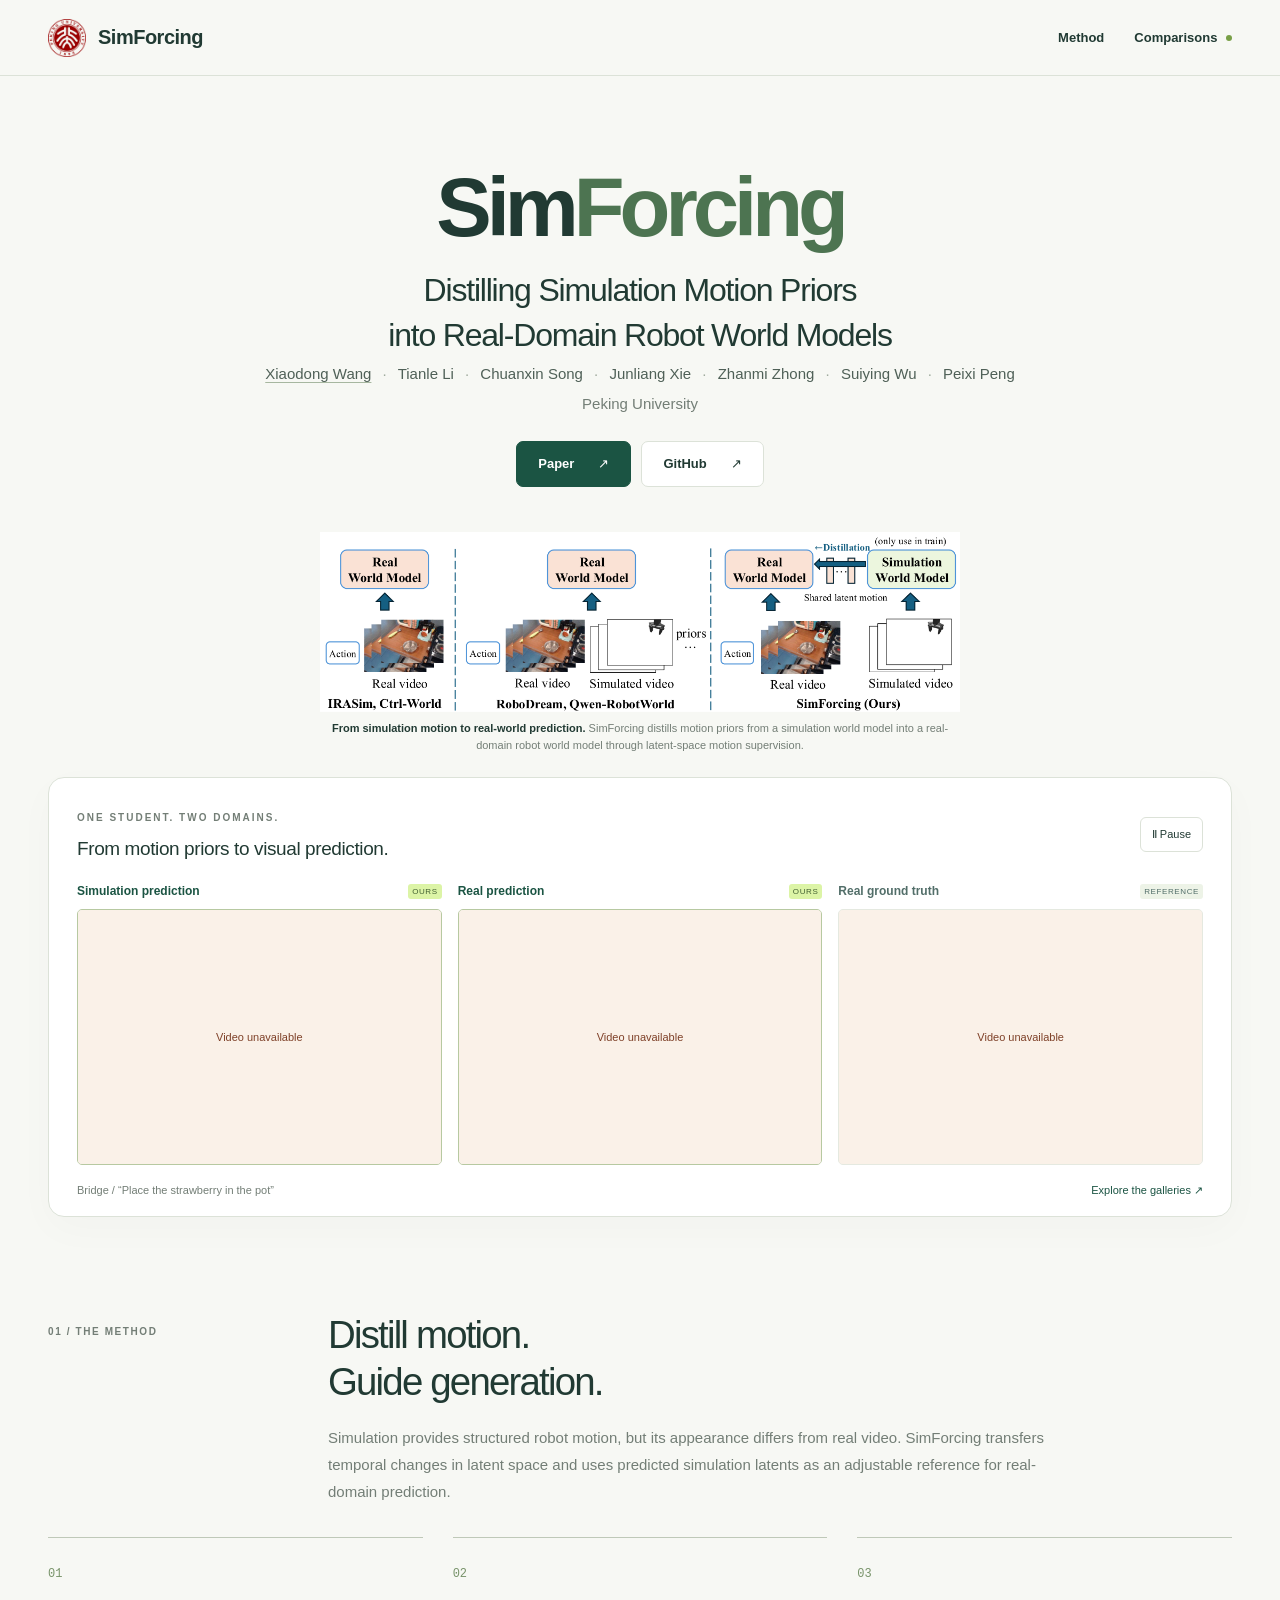
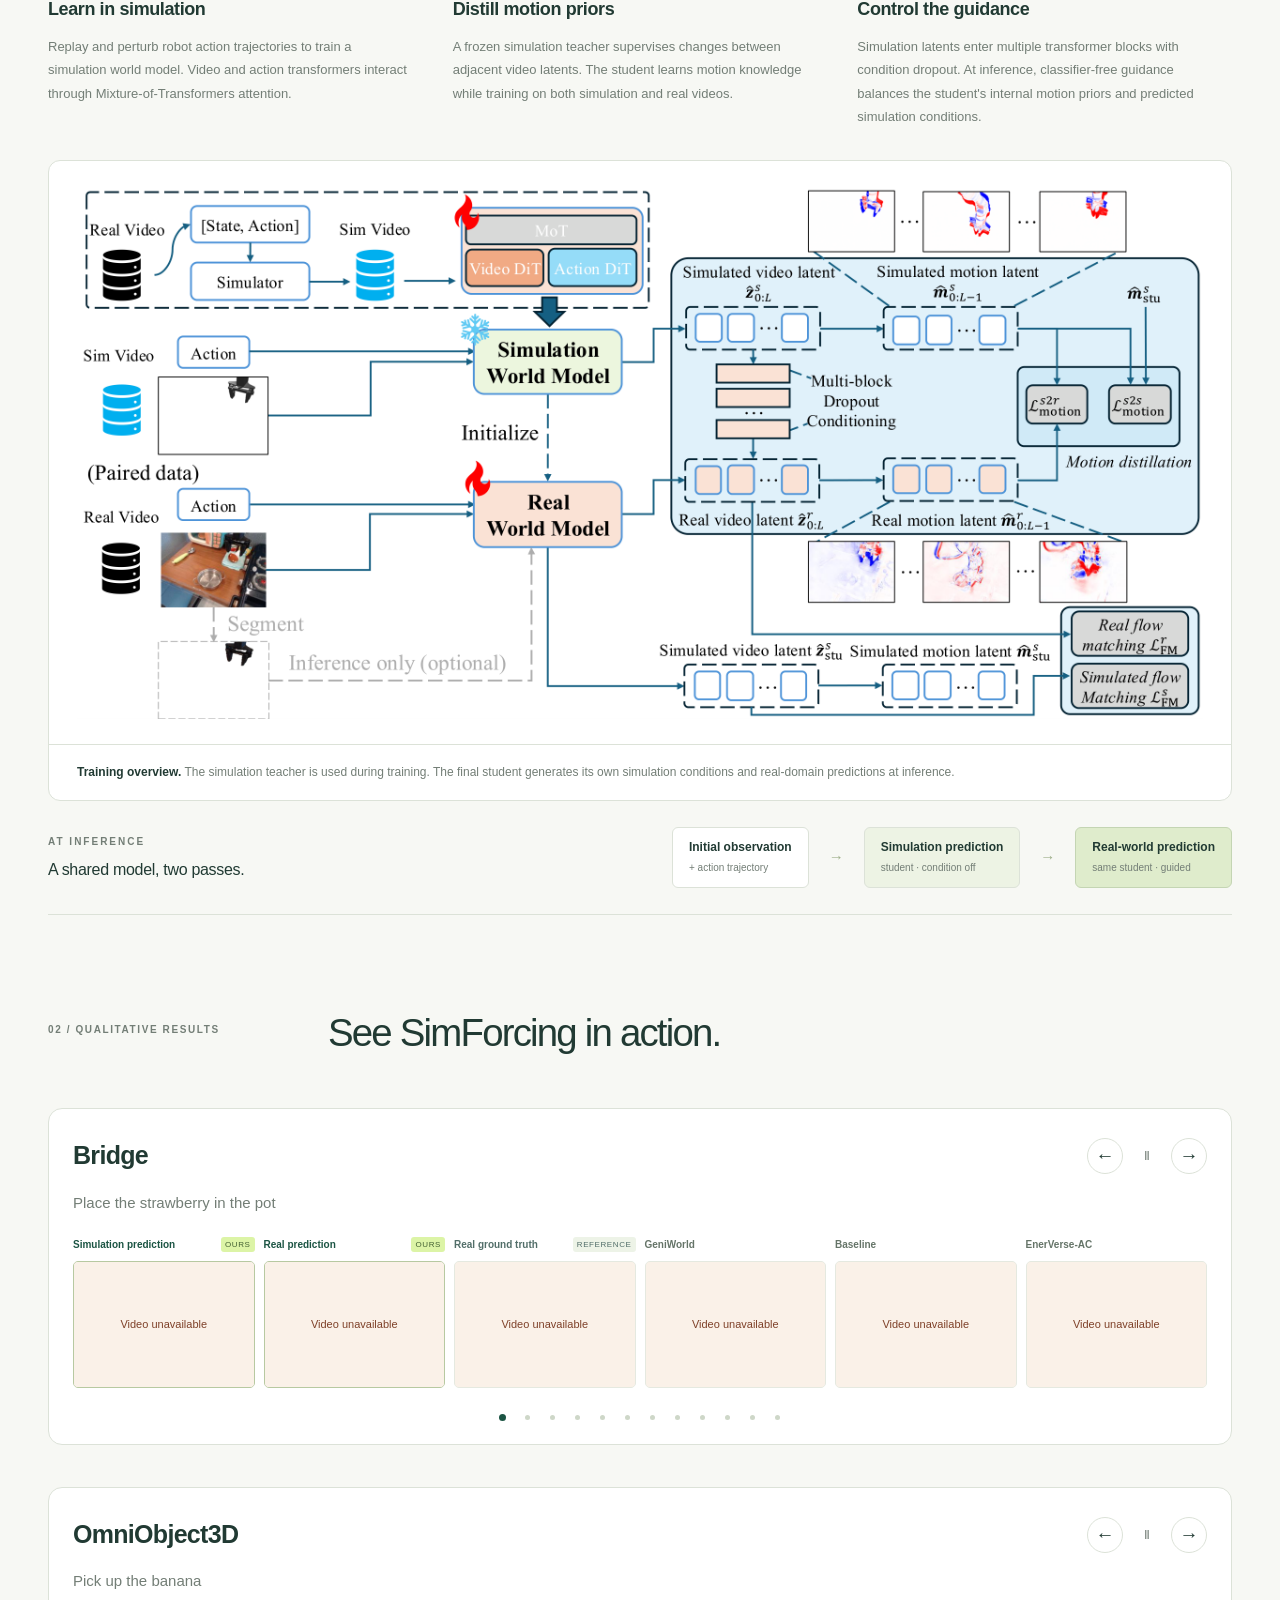
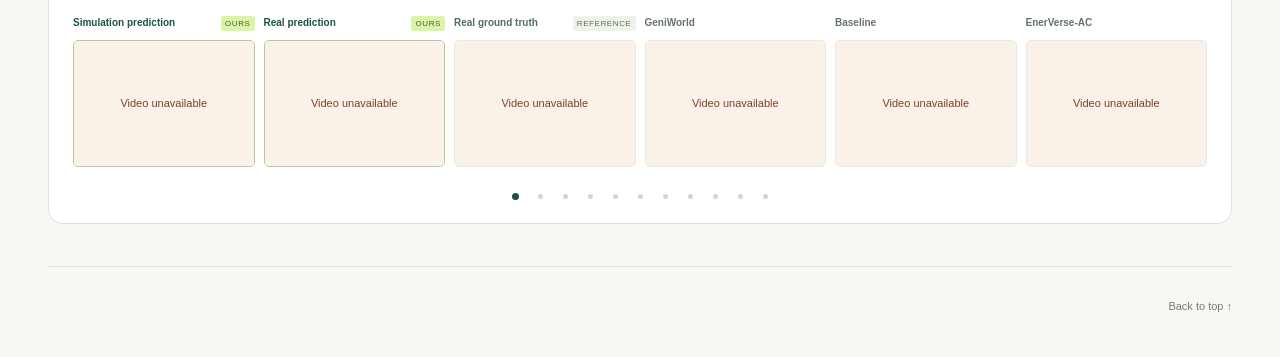
==== SimForcing/index.html @ ec95141f "Add files via upload" ====
<!doctype html>
<html lang="en">
<head>
<meta charset="utf-8"><meta name="viewport" content="width=device-width,initial-scale=1">
<meta name="theme-color" content="#f7f8f4">
<meta name="description" content="SimForcing transfers simulation motion priors to real-domain robot world models through latent-motion distillation and controllable simulation conditioning.">
<title>SimForcing · Simulation Motion, Real-World Prediction</title>
<link rel="icon" href="assets/pku-seal.png" type="image/png">
<link rel="stylesheet" href="style.css?v=teaser-compact-2"><script defer src="data.js"></script><script defer src="app.js"></script>
</head>
<body>
<a href="#results" class="skip-link">Skip to video comparisons</a>
<header class="site-header"><a class="wordmark" href="#top"><img class="pku-logo" src="assets/pku-seal.png" alt="Peking University" width="38" height="38">SimForcing</a><nav aria-label="Main navigation"><a href="#method">Method</a><a href="#results">Comparisons <span class="nav-dot"></span></a></nav></header>
<main id="top">
<section class="hero container">
<h1>Sim<span>Forcing</span></h1>
<h2>Distilling Simulation Motion Priors<br class="desktop-break"> into Real-Domain Robot World Models</h2>
<p class="authors"><a href="https://wang-xiaodong1899.github.io/" target="_blank" rel="noopener noreferrer">Xiaodong Wang</a> <span>·</span> Tianle Li <span>·</span> Chuanxin Song <span>·</span> Junliang Xie <span>·</span> Zhanmi Zhong <span>·</span> Suiying Wu <span>·</span> Peixi Peng</p>
<p class="affiliation">Peking University</p>
<div class="hero-actions"><a class="button primary" href="https://wang-xiaodong1899.github.io/assets/SimForcing.pdf" target="_blank" rel="noopener noreferrer">Paper <span>↗</span></a><a class="button secondary" href="https://github.com/Wang-Xiaodong1899/SimForcing" target="_blank" rel="noopener noreferrer">GitHub <span>↗</span></a></div>
</section>
<figure class="paper-teaser container">
<a href="assets/teaser.png" target="_blank" rel="noopener noreferrer" aria-label="Open full-size paper teaser"><img src="assets/teaser.png" width="2400" height="678" alt="Comparison of training paradigms for action-conditioned robot world models: direct training on real videos, training with explicit visual priors, and SimForcing motion-prior distillation from a simulation world model." fetchpriority="high"></a>
<figcaption><strong>From simulation motion to real-world prediction.</strong> SimForcing distills motion priors from a simulation world model into a real-domain robot world model through latent-space motion supervision.</figcaption>
</figure>
<section class="teaser container" aria-label="Simulation and real prediction example">
<div class="teaser-heading"><div><span class="eyebrow">ONE STUDENT. TWO DOMAINS.</span><h3>From motion priors to visual prediction.</h3></div><button id="heroPlay" class="small-button" aria-pressed="true">Ⅱ Pause</button></div>
<div id="heroMedia" class="hero-media"></div>
<div class="teaser-caption"><span id="heroInstruction"></span><a href="#results">Explore the galleries ↗</a></div>
</section>
<section id="method" class="method-section container">
<div class="section-heading"><div class="section-index">01 / THE METHOD</div><div><h2>Distill motion.<br>Guide generation.</h2><p>Simulation provides structured robot motion, but its appearance differs from real video. SimForcing transfers temporal changes in latent space and uses predicted simulation latents as an adjustable reference for real-domain prediction.</p></div></div>
<div class="principles">
<article><span class="step-number">01</span><h3>Learn in simulation</h3><p>Replay and perturb robot action trajectories to train a simulation world model. Video and action transformers interact through Mixture-of-Transformers attention.</p></article>
<article><span class="step-number">02</span><h3>Distill motion priors</h3><p>A frozen simulation teacher supervises changes between adjacent video latents. The student learns motion knowledge while training on both simulation and real videos.</p></article>
<article><span class="step-number">03</span><h3>Control the guidance</h3><p>Simulation latents enter multiple transformer blocks with condition dropout. At inference, classifier-free guidance balances the student's internal motion priors and predicted simulation conditions.</p></article>
</div>
<figure class="method-figure"><a href="assets/method.png" target="_blank" rel="noopener" aria-label="Open full-size method figure"><img src="assets/method.png" alt="SimForcing training: a simulation world model initializes and supervises a student through latent motion distillation, multi-block simulation conditioning, and flow matching in both domains." loading="lazy"></a><figcaption><strong>Training overview.</strong> The simulation teacher is used during training. The final student generates its own simulation conditions and real-domain predictions at inference.</figcaption></figure>
<div class="inference"><div class="inference-title"><span class="eyebrow">AT INFERENCE</span><h3>A shared model, two passes.</h3></div><div class="inference-flow"><div>Initial observation<br><small>+ action trajectory</small></div><span aria-hidden="true">→</span><div class="sim-step">Simulation prediction<br><small>student · condition off</small></div><span aria-hidden="true">→</span><div class="real-step">Real-world prediction<br><small>same student · guided</small></div></div></div>
</section>
<section id="results" class="results-section container">
<div class="section-heading"><div class="section-index">02 / QUALITATIVE RESULTS</div><div><h2>See SimForcing in action.</h2></div></div>
<div id="comparisons"><p class="loading-note">Loading galleries…</p></div>
<noscript><p>Enable JavaScript to browse the video galleries.</p></noscript>
</section>
</main>
<footer class="container"><a class="wordmark" href="#top"><span class="footer-tag"></span></a><a href="#top">Back to top ↑</a></footer>
<dialog id="videoDialog"><div class="dialog-head"><div><span class="eyebrow" id="dialogDataset"></span><h2 id="dialogTitle"></h2></div><div class="dialog-actions"><button id="dialogPlay" class="small-button" aria-label="Play or pause video">Ⅱ</button><button id="closeDialog" class="small-button" aria-label="Close video">✕</button></div></div><video id="inspectVideo" muted playsinline loop></video><p id="dialogInstruction"></p><a id="downloadVideo" download class="download-link">Download MP4 ↓</a></dialog>
<div id="notice" role="status" aria-live="polite"></div>
</body>
</html>
---- SimForcing/style.css ----
:root{--bg:#f7f8f4;--paper:#fff;--ink:#213a33;--muted:#737e76;--line:#dce2d8;--green:#1b5443;--lime:#dcf4a6;--soft:#edf3e7;--orange:#bb754c;font-family:Inter,-apple-system,BlinkMacSystemFont,"Segoe UI",Arial,sans-serif;color:var(--ink);background:var(--bg);font-synthesis:none}*{box-sizing:border-box}html{scroll-behavior:smooth;scroll-padding-top:90px}body{margin:0;font-size:15px;line-height:1.65}a{color:inherit;text-decoration:none}button,input,select{font:inherit}button,a,select{-webkit-tap-highlight-color:transparent}button{cursor:pointer}button,select{color:var(--ink)}a:focus-visible,button:focus-visible,select:focus-visible,input:focus-visible{outline:3px solid #709342;outline-offset:4px}button:disabled{opacity:.4;cursor:default}.container{width:min(1400px,calc(100% - 96px));margin-inline:auto}.site-header{height:76px;padding:0 48px;display:flex;justify-content:space-between;align-items:center;border-bottom:1px solid var(--line);background:var(--bg)}.wordmark{display:flex;align-items:center;gap:12px;font-weight:750;letter-spacing:-.5px;font-size:20px}.site-header nav{display:flex;gap:30px;font-size:13px;font-weight:550}.site-header nav a:hover{color:var(--green)}.nav-dot,.status-dot{display:inline-block;width:6px;height:6px;border-radius:50%;background:#789f46;margin-left:5px;vertical-align:middle}.status-dot{margin:0 8px 0 0}.eyebrow{font-size:10px;font-weight:700;letter-spacing:2px;color:var(--muted)}.hero{text-align:center;padding:65px 0 45px}.hero h1{font-size:clamp(52px,6.5vw,88px);line-height:1.08;letter-spacing:-5px;font-weight:750;margin:22px 0 15px}.hero h1 span{color:#4d7451}.hero h2{font-size:clamp(23px,2.5vw,35px);line-height:1.4;letter-spacing:-1.2px;font-weight:500;margin:0}.hero-summary{color:var(--muted);font-size:16px;line-height:1.8;margin:23px auto 22px}.authors{font-size:15px;margin:0;line-height:2.2;color:#4f6057}.authors span{margin:0 7px;color:#a0ab9e}.affiliation{font-size:15px;color:var(--muted);margin:2px 0 24px}.hero-actions{display:flex;justify-content:center;gap:10px}.button{display:inline-flex;align-items:center;gap:24px;padding:11px 21px;border-radius:7px;font-size:13px;font-weight:600;border:1px solid var(--line);transition:.15s}.button.primary{background:var(--green);color:#fff;border-color:var(--green)}.button.primary:hover{background:#2c6b57}.button.secondary{background:var(--paper)}.button.secondary:hover{background:var(--soft)}.teaser{padding:26px 28px 17px;border-radius:16px;background:var(--paper);border:1px solid var(--line);box-shadow:0 12px 40px #20392b06}.teaser-heading{display:flex;align-items:center;justify-content:space-between;gap:15px;margin-bottom:17px}.teaser-heading h3{font-size:19px;font-weight:500;margin:4px 0 0;letter-spacing:-.4px}.small-button{border:1px solid var(--line);background:var(--paper);border-radius:6px;padding:7px 11px;font-size:11px;white-space:nowrap}.small-button:hover{background:var(--soft);border-color:#a9b7a1}.hero-media{display:grid;grid-template-columns:repeat(3,minmax(0,1fr));gap:16px}.hero-media .video-card .video-topline{font-size:12px}.teaser-caption{display:flex;justify-content:space-between;gap:14px;margin-top:16px;color:var(--muted);font-size:11px}.teaser-caption a{color:var(--green);white-space:nowrap}.section-heading{display:grid;grid-template-columns:240px 1fr;gap:40px;margin-bottom:32px}.section-index{font-size:10px;letter-spacing:1.6px;font-weight:700;padding-top:12px;color:var(--muted)}.section-heading h2{font-size:clamp(28px,3vw,42px);font-weight:500;line-height:1.22;letter-spacing:-1.8px;margin:0 0 19px}.section-heading p{color:var(--muted);max-width:730px;font-size:15px;margin:0;line-height:1.8}.method-section{padding-top:95px}.principles{display:grid;grid-template-columns:repeat(3,minmax(0,1fr));gap:30px;margin-bottom:32px}.principles article{border-top:1px solid #bfc9b8;padding:22px 10px 0 0}.step-number{font-family:ui-monospace,monospace;font-size:12px;color:#78936a}.principles h3{font-size:18px;font-weight:550;letter-spacing:-.4px;margin:10px 0}.principles p{font-size:13px;color:var(--muted);line-height:1.8;margin:0}.method-figure{margin:0;background:var(--paper);border:1px solid var(--line);border-radius:12px;overflow:hidden}.method-figure img{width:100%;display:block;padding:25px 28px}.method-figure figcaption{border-top:1px solid var(--line);padding:17px 28px;font-size:12px;color:var(--muted);line-height:1.7}.method-figure figcaption strong{color:var(--ink)}.inference{display:flex;gap:25px;align-items:center;justify-content:space-between;padding:26px 0;border-bottom:1px solid var(--line)}.inference h3{font-size:16px;font-weight:500;letter-spacing:-.3px;margin:4px 0}.inference-flow{display:flex;align-items:center;gap:20px}.inference-flow>div{font-size:12px;font-weight:600;padding:10px 16px;border:1px solid var(--line);border-radius:6px;background:#fff}.inference-flow small{font-size:10px;font-weight:400;color:var(--muted)}.inference-flow>span{color:#a0b08c}.inference-flow .sim-step{background:#edf3e4}.inference-flow .real-step{background:#dfeccc;border-color:#c4d5b3}.results-section{padding-top:95px}.comparison-grid{display:grid;grid-template-columns:repeat(6,minmax(0,1fr));gap:9px}.video-card{min-width:0}.video-topline{display:flex;align-items:center;justify-content:space-between;gap:3px;font-size:10px;padding:0 0 8px;color:#657468;min-height:24px}.video-topline strong{font-weight:550;white-space:nowrap}.video-card[data-track=simulation] .video-topline,.video-card[data-track=real] .video-topline{color:var(--green)}.video-card[data-track=gt] .video-topline{color:#526e69}.video-badge{font-size:8px;text-transform:uppercase;letter-spacing:.6px;padding:1px 4px;background:var(--soft);border-radius:3px}.video-card[data-track=simulation] .video-badge,.video-card[data-track=real] .video-badge{background:var(--lime);color:#436132}.media-frame{aspect-ratio:320/224;position:relative;border-radius:5px;overflow:hidden;background:#edf0e9;border:1px solid #e5e9e0}.media-frame video{width:100%;height:100%;object-fit:contain;display:block}.media-frame .inspect{position:absolute;inset:0;border:0;background:transparent;border-radius:0;padding:0}.inspect>span{position:absolute;right:6px;bottom:6px;background:#ffffffdc;color:#183d34;border-radius:4px;padding:1px 6px;font-size:13px;opacity:0;transition:.15s}.inspect:hover>span,.inspect:focus-visible>span{opacity:1}.inspect:focus-visible{outline-offset:-4px}.video-card[data-track=simulation] .media-frame,.video-card[data-track=real] .media-frame{border-color:#b7c9a1}.video-error{position:absolute;inset:0;display:grid;place-items:center;text-align:center;padding:12px;color:#7e4028;background:#faf1e8;font-size:11px;z-index:1}footer{border-top:1px solid var(--line);padding:30px 0 42px;display:flex;align-items:center;justify-content:space-between;gap:25px}footer .wordmark{font-size:16px}.footer-tag{font-size:11px;font-weight:400;color:var(--muted);letter-spacing:0;margin-left:14px}footer>a:last-child{font-size:11px;color:var(--muted)}dialog{width:min(800px,94vw);padding:22px;max-height:94vh;overflow:auto;border:1px solid var(--line);border-radius:12px;background:var(--bg);color:var(--ink)}dialog::backdrop{background:#10231dd9;backdrop-filter:blur(6px)}.dialog-head{display:flex;justify-content:space-between;align-items:center;gap:15px;margin-bottom:14px}.dialog-head h2{font-size:19px;line-height:1.4;margin:4px 0}#inspectVideo{display:block;width:100%;max-height:65vh;aspect-ratio:320/224;object-fit:contain;border-radius:6px;background:#e9eee3}#dialogInstruction{font-size:13px;color:var(--muted);margin:15px 0 6px}.download-link{font-size:12px;color:var(--green)}#notice{position:fixed;bottom:22px;left:50%;transform:translateX(-50%);background:var(--green);color:white;border-radius:8px;padding:10px 18px;font-size:12px;z-index:10;display:none}#notice.visible{display:block}.sr-only{position:absolute;width:1px;height:1px;overflow:hidden;clip:rect(0,0,0,0)}.skip-link{position:absolute;top:-100px;left:20px;background:var(--green);color:white;padding:8px 18px;z-index:20}.skip-link:focus{top:10px}.loading-note{padding:30px;color:var(--muted)}@media(min-width:1650px){.video-topline{font-size:12px}.video-badge{font-size:9px}}@media(max-width:1150px){.container{width:calc(100% - 56px)}.site-header{padding:0 28px}.section-heading{grid-template-columns:180px 1fr;gap:30px}.inference-flow{gap:10px}.inference-flow>div{padding:8px 10px;font-size:11px}.comparison-grid{grid-template-columns:repeat(3,minmax(0,1fr));gap:17px 12px}.video-topline{font-size:12px}.hero{padding-top:48px}.authors{font-size:14px}.authors span{margin:0 4px}}@media(max-width:720px){.container{width:calc(100% - 32px)}.site-header{height:64px;padding:0 17px}.wordmark{font-size:17px;gap:9px}.site-header nav{gap:16px;font-size:11px}.hero{padding:42px 0 30px}.hero h1{letter-spacing:-3px;margin-top:18px}.hero h2{font-size:23px;letter-spacing:-.8px}.desktop-break{display:none}.hero-summary{font-size:13px;margin:18px 0}.hero-summary br{display:none}.authors{max-width:340px;margin:auto;font-size:13px}.affiliation{font-size:13px;margin:9px 0 20px}.eyebrow{font-size:8px;letter-spacing:1.4px}.button{font-size:12px;padding:10px 15px;gap:14px}.teaser{padding:18px 14px 14px}.teaser-heading h3{font-size:15px;max-width:230px}.hero-media{gap:8px}.hero-media .video-card .video-topline{font-size:9px}.hero-media .video-badge{display:none}.hero-media .media-frame{border-radius:4px}.teaser-caption{font-size:9px;display:block}.teaser-caption a{display:block;margin-top:5px}.section-heading{display:block;margin-bottom:25px}.section-index{font-size:9px;padding:0;margin-bottom:18px}.section-heading h2{font-size:32px;letter-spacing:-1px;margin-bottom:15px}.section-heading p{font-size:13px}.method-section,.results-section{padding-top:60px}.principles{grid-template-columns:1fr;gap:22px}.principles article{padding-top:14px}.principles h3{font-size:17px;margin:6px 0}.principles p{font-size:12px}.step-number{font-size:10px}.method-figure img{padding:10px}.method-figure figcaption{padding:12px;font-size:10px}.inference{display:block;padding:20px 0}.inference h3{font-size:15px}.inference-flow{margin-top:16px;gap:6px;justify-content:space-between}.inference-flow>div{font-size:9px;padding:8px 6px;line-height:1.5}.inference-flow small{font-size:8px}.inference-flow>span{font-size:10px}.comparison-grid{gap:12px 7px}.video-topline{font-size:8px;min-height:23px;display:block;padding-bottom:5px;line-height:1.5}.video-topline strong{white-space:normal}.video-badge{display:none}.inspect>span{font-size:10px;right:3px;bottom:3px}footer{padding:22px 0 30px}footer .wordmark{display:block;font-size:14px}.footer-tag{display:block;margin:4px 0 0;font-size:9px}footer>a:last-child{white-space:nowrap;font-size:10px}dialog{padding:14px}.dialog-head h2{font-size:16px}}@media(prefers-reduced-motion:reduce){html{scroll-behavior:auto}*{transition:none!important}}

.gallery{margin:0 0 42px;padding:26px 24px 15px;background:var(--paper);border:1px solid var(--line);border-radius:14px;scroll-margin-top:35px}
.gallery-heading{display:flex;align-items:center;justify-content:space-between;gap:20px;margin-bottom:15px}
.gallery-heading h3{font-size:25px;letter-spacing:-.7px;font-weight:550;margin:0}
.gallery-navigation{display:flex;align-items:center;gap:9px}
.gallery-navigation button{display:grid;place-items:center;width:36px;height:36px;border:1px solid var(--line);border-radius:50%;background:var(--paper);font-size:19px;line-height:1;transition:background .15s,border-color .15s}
.gallery-navigation button:hover{background:var(--soft);border-color:#a9b7a1}
.gallery-navigation .gallery-play{font-size:12px;color:var(--muted);width:30px;height:30px;border-color:transparent}
.gallery-instruction{font-size:15px;line-height:1.5;min-height:23px;font-weight:400;color:var(--muted);margin:0 0 22px}
.gallery-stage{touch-action:pan-y;overflow:hidden}
.gallery-dots{display:flex;align-items:center;justify-content:center;gap:2px;padding:18px 0 0}
.gallery-dot{display:grid;place-items:center;width:23px;height:23px;padding:0;border:0;border-radius:50%;background:transparent}
.gallery-dot span{display:block;width:5px;height:5px;background:#ced7c8;border-radius:50%;transition:background .15s,transform .15s}
.gallery-dot:hover span{background:#7f9774}
.gallery-dot[aria-current=true] span{background:var(--green);transform:scale(1.4)}
.dialog-actions{display:flex;gap:8px;align-items:center}
@media(max-width:720px){.gallery{padding:18px 13px 10px;margin-bottom:25px;scroll-margin-top:20px}.gallery-heading{margin-bottom:11px}.gallery-heading h3{font-size:21px}.gallery-navigation{gap:6px}.gallery-navigation button{width:32px;height:32px;font-size:17px}.gallery-navigation .gallery-play{width:26px;height:26px;font-size:11px}.gallery-instruction{font-size:12px;min-height:36px;margin-bottom:16px}.gallery-dots{padding-top:13px;gap:0}.gallery-dot{width:22px;height:24px}}

.pku-logo{display:block;width:38px;height:38px;object-fit:contain;flex-shrink:0}@media(max-width:720px){.pku-logo{width:32px;height:32px}}

.authors a{text-decoration:underline;text-decoration-color:#a7b7a0;text-underline-offset:3px}.authors a:hover{color:var(--green);text-decoration-color:currentColor}

.paper-teaser{max-width:860px;margin-block:0 28px;background:var(--paper);border:1px solid var(--line);border-radius:12px;overflow:hidden}.paper-teaser>a{display:block}.paper-teaser img{display:block;width:100%;height:auto;padding:12px 16px}.paper-teaser figcaption{border-top:1px solid var(--line);padding:10px 16px;font-size:12px;line-height:1.7;color:var(--muted)}.paper-teaser figcaption strong{color:var(--ink)}@media(max-width:720px){.paper-teaser{margin-bottom:24px}.paper-teaser img{padding:10px}.paper-teaser figcaption{padding:12px;font-size:11px}}

/* Compact paper teaser. */
figure.paper-teaser.container{width:min(640px,calc(100% - 32px));max-width:640px;margin:0 auto 24px;border:0;border-radius:0;background:transparent;box-shadow:none}figure.paper-teaser.container img{padding:0;width:100%;height:auto}figure.paper-teaser.container figcaption{border:0;padding:8px 4px 0;font-size:11px;line-height:1.5;text-align:center}
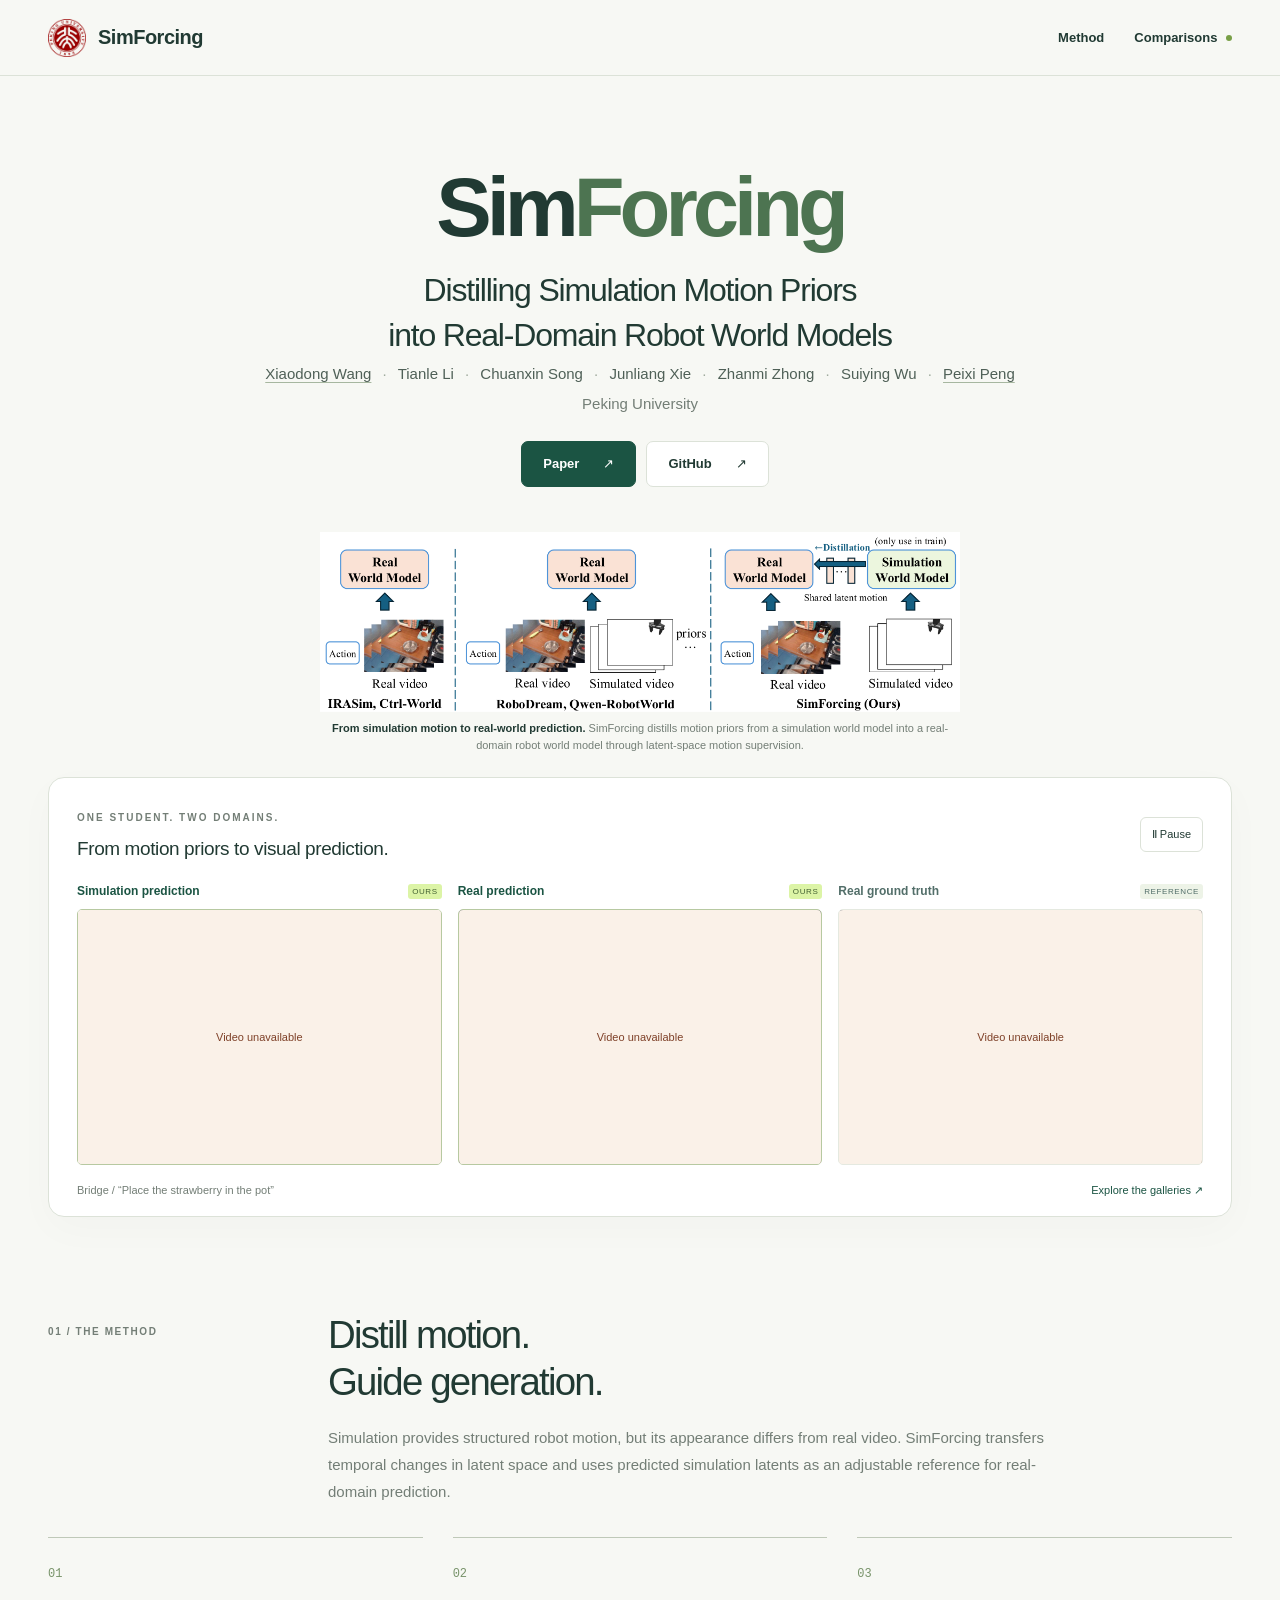
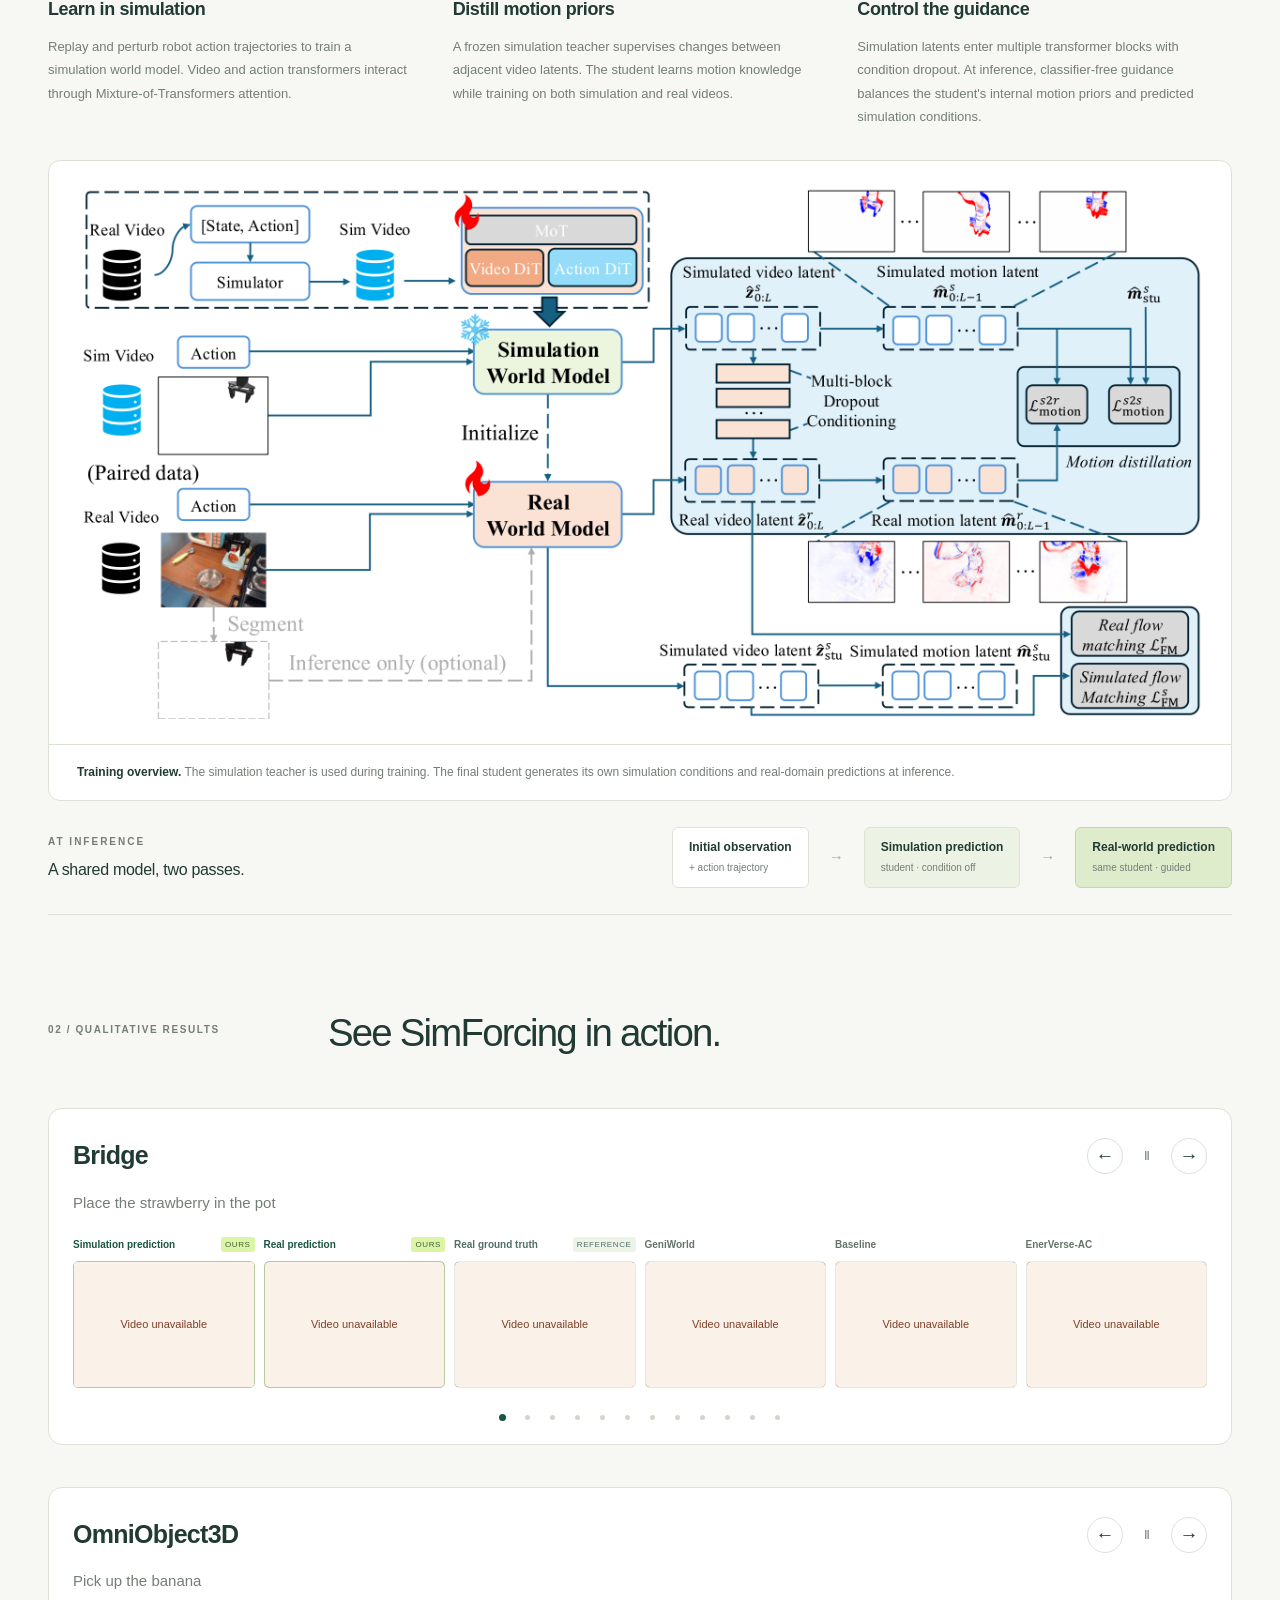
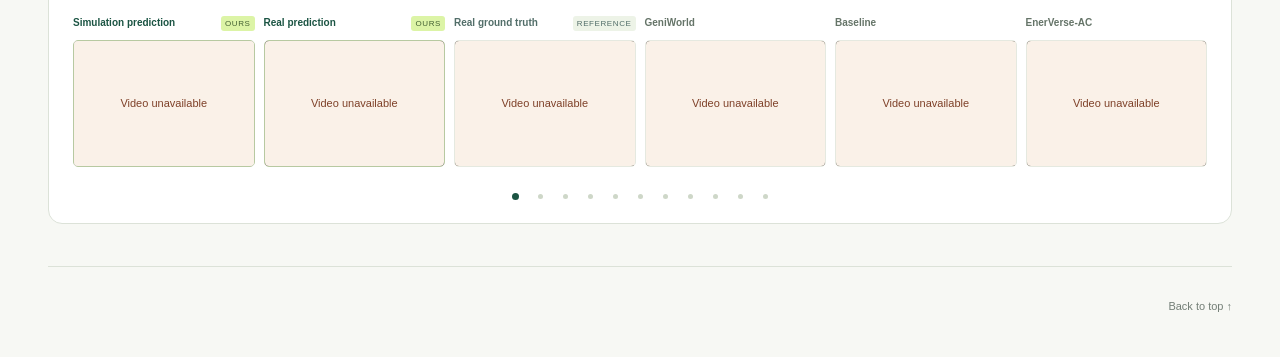
==== commit aa0afaa3: "Update index.html" ====
--- a/SimForcing/index.html
+++ b/SimForcing/index.html
@@ -15,7 +15,7 @@
 <section class="hero container">
 <h1>Sim<span>Forcing</span></h1>
 <h2>Distilling Simulation Motion Priors<br class="desktop-break"> into Real-Domain Robot World Models</h2>
-<p class="authors"><a href="https://wang-xiaodong1899.github.io/" target="_blank" rel="noopener noreferrer">Xiaodong Wang</a> <span>·</span> Tianle Li <span>·</span> Chuanxin Song <span>·</span> Junliang Xie <span>·</span> Zhanmi Zhong <span>·</span> Suiying Wu <span>·</span> Peixi Peng</p>
+<p class="authors"><a href="https://wang-xiaodong1899.github.io/" target="_blank" rel="noopener noreferrer">Xiaodong Wang</a> <span>·</span> Tianle Li <span>·</span> Chuanxin Song <span>·</span> Junliang Xie <span>·</span> Zhanmi Zhong <span>·</span> Suiying Wu <span>·</span> <a href="https://scholar.google.com/citations?user=CFMuFGoAAAAJ&hl=en" target="_blank" rel="noopener noreferrer">Peixi Peng</p>
 <p class="affiliation">Peking University</p>
 <div class="hero-actions"><a class="button primary" href="https://wang-xiaodong1899.github.io/assets/SimForcing.pdf" target="_blank" rel="noopener noreferrer">Paper <span>↗</span></a><a class="button secondary" href="https://github.com/Wang-Xiaodong1899/SimForcing" target="_blank" rel="noopener noreferrer">GitHub <span>↗</span></a></div>
 </section>
